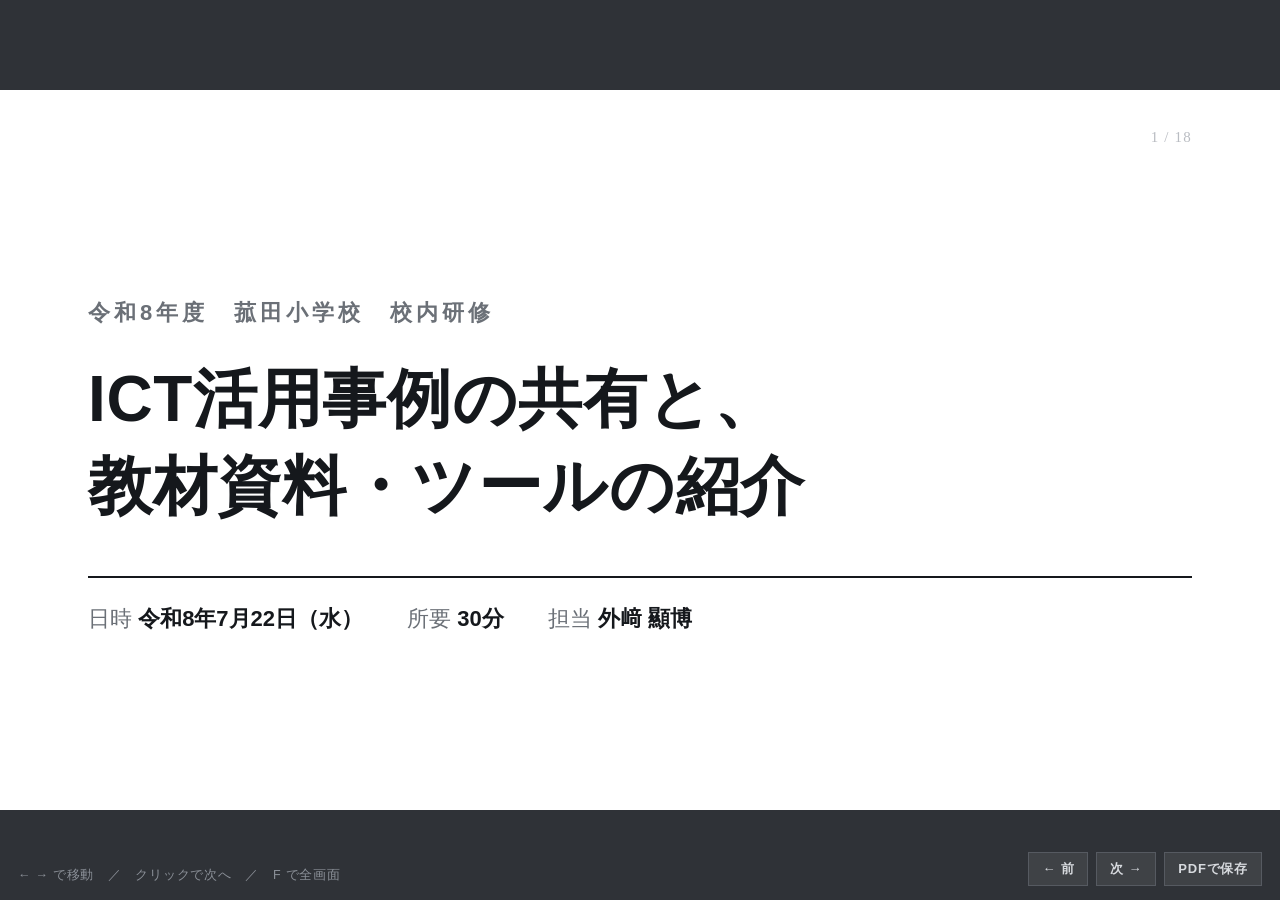
==== slides/index.html @ 83099ce2 "投影用スライド（16:9・全18枚）を追加 - トーンはSchool Stockに合わせる（紙・墨・藍の3色／黒帯のタグ／Georgiaの番号／1px罫） - 設計は本人の研修「教師のスライドづくり」" ====
<!doctype html>
<html lang="ja">
<head>
<meta charset="utf-8">
<meta name="viewport" content="width=device-width, initial-scale=1">
<title>投影用スライド｜菰田小学校 校内研修（ICT活用）令和8年7月22日</title>
<style>
/* ===== School Stock トーン =====
   色は3つ：紙(#fff)・墨(#15181c)・藍(#2b5fd9)。
   設計ルールは外﨑の研修「教師のスライドづくり」の大原則5つに合わせている。
   1枚に1つ／大きく少なく／そろえる／色は3つ／飾らない勇気。 */
:root{
  --ink:#15181c; --black:#0e0f11; --paper:#fff; --wash:#f6f6f4;
  --line:#e6e6e3; --sub:#6b7077; --accent:#2b5fd9;
  --font:"Hiragino Sans","Hiragino Kaku Gothic ProN","Noto Sans JP","Yu Gothic Medium",sans-serif;
  --serif:Georgia,"Times New Roman",serif;
}
*{margin:0;padding:0;box-sizing:border-box}
html,body{height:100%}
body{font-family:var(--font); background:#2f3237; color:var(--ink); overflow:hidden; -webkit-font-smoothing:antialiased}

.stage{position:fixed; inset:0; display:grid; place-items:center}
.deck{width:1280px; height:720px; background:var(--paper); position:relative; overflow:hidden; transform-origin:center center}

.slide{position:absolute; inset:0; padding:104px 88px 72px; display:none; flex-direction:column; background:var(--paper)}
.slide.on{display:flex}

/* ---- 現在地（左上・全スライド共通） ---- */
.hud{position:absolute; top:34px; left:88px; right:88px; display:flex; align-items:center; gap:18px}
.hud .dots{display:flex; gap:6px}
.hud .dots i{width:26px; height:26px; display:grid; place-items:center; font-family:var(--serif); font-size:14px; font-weight:700;
  border:1px solid var(--line); color:#b9bcc2; font-style:normal; background:var(--paper)}
.hud .dots i.done{border-color:var(--line); color:#c9ccd1}
.hud .dots i.cur{background:var(--black); border-color:var(--black); color:#fff}
.hud .now{font-size:19px; font-weight:700; letter-spacing:.04em; color:var(--ink)}
.hud .min{font-size:16px; color:var(--sub); letter-spacing:.06em}
.hud .pg{margin-left:auto; font-family:var(--serif); font-size:15px; color:#b9bcc2; letter-spacing:.08em}
.slide[data-step="0"] .hud .dots,
.slide[data-step="0"] .hud .now,
.slide[data-step="0"] .hud .min{visibility:hidden}

/* ---- 見出し・本文 ---- */
.eye{display:inline-block; font-size:16px; font-weight:700; letter-spacing:.2em; color:#fff; background:var(--black); padding:6px 16px; margin-bottom:26px; align-self:flex-start}
h1{font-size:60px; font-weight:700; line-height:1.36; letter-spacing:.01em}
h2{font-size:46px; font-weight:700; line-height:1.4; letter-spacing:.01em}
.big{font-size:66px; font-weight:700; line-height:1.42; letter-spacing:.01em}
.huge{font-size:74px; font-weight:700; line-height:1.36; letter-spacing:.01em}
.accent{color:var(--accent)}
.lead{font-size:30px; line-height:1.7; color:var(--ink); margin-top:26px; max-width:31em}
.mid{display:flex; flex-direction:column; justify-content:center; flex:1}

.slide > .three, .slide > .four{flex:1; align-content:center}
.slide > ul.pts{flex:1; display:flex; flex-direction:column; justify-content:center}

/* 用語の補足（小さく） */
.note{margin-top:auto; padding-top:20px; border-top:1px solid var(--line); font-size:19px; line-height:1.75; color:var(--sub)}
.note b{color:var(--ink); font-weight:700}
.note span{display:block}

/* ---- 表紙 ---- */
.cover{justify-content:center}
.cover .kick{font-size:22px; font-weight:700; letter-spacing:.18em; color:var(--sub); margin-bottom:28px}
.cover h1{font-size:64px}
.cover .meta{margin-top:46px; padding-top:26px; border-top:2px solid var(--ink); display:flex; gap:44px; font-size:22px; color:var(--sub)}
.cover .meta b{color:var(--ink); font-weight:700}

/* ---- 3つ並び ---- */
.three{display:grid; grid-template-columns:repeat(3,1fr); gap:22px; margin-top:38px}
.three .c{border:1px solid var(--ink); padding:26px 26px 28px; display:flex; flex-direction:column}
.three .c .n{font-family:var(--serif); font-size:30px; font-weight:700; color:var(--accent); line-height:1; margin-bottom:12px}
.three .c b{font-size:29px; font-weight:700; line-height:1.4; margin-bottom:10px}
.three .c span{font-size:20px; line-height:1.7; color:var(--sub)}

/* ---- 4区分 ---- */
.four{display:grid; grid-template-columns:repeat(4,1fr); gap:16px; margin-top:34px}
.four .c{border:1px solid var(--ink); padding:22px 20px 24px; display:flex; flex-direction:column}
.four .c .k{font-size:16px; font-weight:700; letter-spacing:.1em; color:var(--sub); margin-bottom:8px}
.four .c b{font-size:34px; font-weight:700; line-height:1.3; margin-bottom:12px}
.four .c span{font-size:19px; line-height:1.65; color:var(--sub)}

/* ---- 流れ5コマ ---- */
.flow{display:grid; grid-template-columns:repeat(5,1fr); gap:14px; margin-top:34px}
.flow .s{border:1px solid var(--ink); border-top:5px solid var(--ink); padding:20px 18px 22px}
.flow .s.hi{border-top-color:var(--accent)}
.flow .s .t{font-family:var(--serif); font-size:16px; color:var(--sub); letter-spacing:.06em}
.flow .s .n{font-family:var(--serif); font-size:34px; font-weight:700; line-height:1; margin:6px 0 10px}
.flow .s b{display:block; font-size:23px; font-weight:700; line-height:1.4}

/* ---- 指示スライド（作業） ---- */
.task{border:3px solid var(--black); padding:44px 48px; margin-top:8px}
.task .lab{display:inline-block; font-size:18px; font-weight:700; letter-spacing:.16em; color:#fff; background:var(--black); padding:6px 18px; margin-bottom:24px}
.task ol{list-style:none; counter-reset:t}
.task ol li{counter-increment:t; position:relative; padding:12px 0 12px 62px; font-size:34px; font-weight:700; line-height:1.5}
.task ol li::before{content:counter(t); position:absolute; left:0; top:14px; width:40px; height:40px; border:2px solid var(--accent);
  color:var(--accent); font-family:var(--serif); font-size:21px; display:grid; place-items:center}
.task .time{float:right; font-size:34px; font-weight:700; color:var(--accent); letter-spacing:.04em}

/* ---- 箇条 ---- */
ul.pts{list-style:none; margin-top:30px}
ul.pts li{position:relative; padding:13px 0 13px 40px; font-size:29px; line-height:1.55; border-bottom:1px solid var(--line)}
ul.pts li::before{content:""; position:absolute; left:2px; top:26px; width:16px; height:2px; background:var(--accent)}
ul.pts li small{display:block; font-size:19px; color:var(--sub); line-height:1.6; margin-top:4px}

/* ---- QRスライド ---- */
.qrs{display:grid; grid-template-columns:300px 1fr; gap:56px; align-items:center; flex:1}
.qrs .q{border:1px solid var(--ink); padding:16px; background:#fff}
.qrs .q img{display:block; width:100%; height:auto}
.qrs .q .cap{font-size:17px; color:var(--sub); text-align:center; margin-top:10px; letter-spacing:.04em}
.url{font-family:var(--serif); font-size:26px; color:var(--ink); background:var(--wash); display:inline-block; padding:10px 20px; margin-top:22px; letter-spacing:.02em}

/* ---- 図（軸） ---- */
.fig{margin-top:26px; flex:1; display:flex; align-items:center}
.fig svg{width:100%; height:auto; display:block}

/* ---- 締め ---- */
.end{justify-content:center; text-align:center; align-items:center}
.end .eye{align-self:center}
.end .huge{margin-top:8px}
.end .huge{max-width:16em}

/* ---- ナビ ---- */
.ctrl{position:fixed; bottom:14px; right:18px; display:flex; gap:8px; z-index:10}
.ctrl button{font-family:var(--font); font-size:13px; font-weight:700; color:#d7dade; background:rgba(255,255,255,.08);
  border:1px solid #565a61; padding:7px 13px; cursor:pointer; letter-spacing:.06em}
.ctrl button:hover{background:rgba(255,255,255,.18); color:#fff}
.help{position:fixed; bottom:16px; left:18px; font-size:12.5px; color:#8b9098; letter-spacing:.06em; z-index:10}

/* ---- 印刷（PDFで持っておく用） ---- */
@page{ size:338.7mm 190.5mm; margin:0 }
@media print{
  body{background:#fff; overflow:visible}
  .stage{position:static; display:block}
  .deck{width:1280px; height:auto; transform:none !important}
  .slide{display:flex !important; position:relative; width:1280px; height:720px; page-break-after:always; break-after:page}
  .ctrl,.help{display:none}
}
</style>
</head>
<body>

<div class="stage">
<div class="deck" id="deck">

<!-- 1 表紙 -->
<section class="slide cover on" data-step="0">
  <div class="kick">令和8年度　菰田小学校　校内研修</div>
  <h1>ICT活用事例の共有と、<br>教材資料・ツールの紹介</h1>
  <div class="meta">
    <span>日時 <b>令和8年7月22日（水）</b></span>
    <span>所要 <b>30分</b></span>
    <span>担当 <b>外﨑 顯博</b></span>
  </div>
</section>

<!-- 2 趣旨① -->
<section class="slide" data-step="1">
  <div class="mid">
    <div class="big">各ツールの基本的な操作は、<br>先生方も子どもたちも、<br><span class="accent">ある程度身についてきた。</span></div>
  </div>
</section>

<!-- 3 趣旨② -->
<section class="slide" data-step="1">
  <h2>だからこそ、今日は3つ。</h2>
  <div class="three">
    <div class="c"><div class="n">1</div><b>持ち寄る</b><span>校内でもう起きている活用を、全体で共有します。</span></div>
    <div class="c"><div class="n">2</div><b>報告する</b><span>「書く活動」での実践を2つ、実物とあわせてお見せします。</span></div>
    <div class="c"><div class="n">3</div><b>持ち帰る</b><span>そのまま使える教材資料と、校務のツールをお渡しします。</span></div>
  </div>
  <div class="note"><span>新しい操作の説明はしません。今日おぼえて帰ることは、ひとつもありません。</span></div>
</section>

<!-- 4 流れ -->
<section class="slide" data-step="1">
  <h2>本日の流れ</h2>
  <div class="flow">
    <div class="s hi"><div class="t">0–3分</div><div class="n">1</div><b>趣旨の確認</b></div>
    <div class="s"><div class="t">3–11分</div><div class="n">2</div><b>活用事例の共有</b></div>
    <div class="s"><div class="t">11–20分</div><div class="n">3</div><b>実践報告</b></div>
    <div class="s"><div class="t">20–25分</div><div class="n">4</div><b>教材資料</b></div>
    <div class="s"><div class="t">25–30分</div><div class="n">5</div><b>ツール</b></div>
  </div>
  <div class="task" style="margin-top:34px; padding:30px 40px">
    <span style="font-size:20px; font-weight:700; letter-spacing:.14em; color:var(--sub)">本日の到達点</span>
    <div style="font-size:40px; font-weight:700; margin-top:10px; line-height:1.45">「2学期にひとつ、やってみること」が<br>決まった状態で終える。</div>
  </div>
</section>

<!-- 5 4区分 -->
<section class="slide" data-step="2">
  <h2>活用の場面を、4つに分けました。</h2>
  <div class="four">
    <div class="c"><div class="k">① 提示</div><b>見せる</b><span>教員が映して、子どもが見る。</span></div>
    <div class="c"><div class="k">② 把握</div><b>集める</b><span>子どもの考えを、まとめて手元に。</span></div>
    <div class="c"><div class="k">③ 表現</div><b>つくる</b><span>子どもが書く・撮る・まとめる。</span></div>
    <div class="c"><div class="k">④ 共有</div><b>つなぐ</b><span>配る・集める・一緒に書く。</span></div>
  </div>
  <div class="note">
    <span><b>Google Forms</b>＝アンケートや小テストを作って、答えを自動で集める道具です。</span>
    <span><b>Google Classroom</b>＝課題を配ったり、集めたりする場所です。</span>
  </div>
</section>

<!-- 6 軸図 -->
<section class="slide" data-step="2">
  <h2>大事なのは、端末が誰の手にあるか。</h2>
  <div class="fig">
    <svg viewBox="0 0 1100 366" role="img" aria-label="4つの活用場面を、教員が使う側から児童が使う側までの線の上に並べた図">
      <line x1="60" y1="200" x2="1040" y2="200" stroke="#15181c" stroke-width="3"/>
      <path d="M 1040 200 L 1024 192 L 1024 208 Z" fill="#15181c"/>
      <path d="M 60 200 L 76 192 L 76 208 Z" fill="#15181c"/>
      <text x="60" y="248" font-size="24" fill="#6b7077">教員が使う</text>
      <text x="1040" y="248" font-size="24" fill="#6b7077" text-anchor="end">子どもが使う</text>
      <g>
        <circle cx="200" cy="200" r="12" fill="#15181c"/>
        <text x="200" y="160" font-size="36" font-weight="bold" fill="#15181c" text-anchor="middle">見せる</text>
        <text x="200" y="118" font-size="20" fill="#6b7077" text-anchor="middle">① 提示</text>
        <circle cx="470" cy="200" r="12" fill="#15181c"/>
        <text x="470" y="160" font-size="36" font-weight="bold" fill="#15181c" text-anchor="middle">集める</text>
        <text x="470" y="118" font-size="20" fill="#6b7077" text-anchor="middle">② 把握</text>
        <circle cx="740" cy="200" r="12" fill="#2b5fd9"/>
        <text x="740" y="160" font-size="36" font-weight="bold" fill="#15181c" text-anchor="middle">つなぐ</text>
        <text x="740" y="118" font-size="20" fill="#6b7077" text-anchor="middle">④ 共有</text>
        <circle cx="950" cy="200" r="12" fill="#2b5fd9"/>
        <text x="950" y="160" font-size="36" font-weight="bold" fill="#15181c" text-anchor="middle">つくる</text>
        <text x="950" y="118" font-size="20" fill="#6b7077" text-anchor="middle">③ 表現</text>
      </g>
      <rect x="60" y="282" width="980" height="84" fill="#f6f6f4"/>
      <text x="88" y="316" font-size="24" fill="#15181c">右へ進むほど、教員の準備は軽くなり、子どもの活動は増えます。</text>
      <text x="88" y="350" font-size="24" fill="#6b7077">左が不十分、という意味ではありません。</text>
    </svg>
  </div>
</section>

<!-- 7 ペア -->
<section class="slide" data-step="2">
  <div class="mid">
    <div class="task">
      <span class="time">3分</span>
      <span class="lab">近くの席の方と</span>
      <ol>
        <li>この1学期で、いちばん多く使ったのはどれでしたか。</li>
        <li>そのとき、具体的に何をしましたか。（学年・教科・場面）</li>
      </ol>
    </div>
  </div>
  <div class="note"><span>うまくいかなかった話も、同じくらい聞きたいです。</span></div>
</section>

<!-- 8 全体共有 -->
<section class="slide" data-step="2">
  <div class="mid">
    <div class="task">
      <span class="time">4分</span>
      <span class="lab">全体で共有</span>
      <ol>
        <li>お話しいただくのは、4つだけ。<br><span style="font-size:26px; font-weight:400; color:var(--sub)">学年 ／ 教科 ／ 活用の区分 ／ やったこと</span></li>
        <li>おひとり30秒で結構です。まとめなくて大丈夫です。</li>
      </ol>
    </div>
  </div>
</section>

<!-- 9 確認の問い -->
<section class="slide" data-step="2">
  <div class="mid">
    <span class="eye">確認の問い</span>
    <div class="huge">その活用で、<br><span class="accent">子どもの何が変わりましたか。</span></div>
  </div>
  <div class="note"><span>ここに答えられる活用は、来年も残ると思っています。「試したけれど、ここで止まった」も同じだけ値打ちがあります。</span></div>
</section>

<!-- 10 実践① -->
<section class="slide" data-step="3">
  <span class="eye">実践報告 ①　授業・書く活動</span>
  <div class="mid">
    <div class="big">Canvaを使った<br>新聞づくり</div>
    <div class="lead">用意したのは4つ。操作の下ごしらえ、テンプレート、写真、提出のしかたです。</div>
  </div>
  <div class="note">
    <span><b>Canva</b>＝新聞やポスターの型紙を選んで、文字と写真を差しかえるだけで作れる道具です。</span>
    <span><b>テンプレート</b>＝あらかじめ形が決まっている型紙のこと。<b>共有ドライブ</b>＝先生どうしで同じファイルを置ける場所。</span>
  </div>
</section>

<!-- 11 ▲ -->
<section class="slide" data-step="3">
  <span class="eye">やってみて、うまくいかなかったところ</span>
  <div class="mid">
    <div class="big">時間がかかりすぎる子が、<br>たくさん出ました。</div>
    <div class="lead">構成を1対1で一緒に考えてみましたが、いまひとつでした。個別の支援が必要だと、改めて感じています。</div>
  </div>
  <div class="note"><span>紙で作ったほうが早かったのか。でも、どちらにしても時間はかかる。いまも悩んでいます。同じところで止まった方は、ぜひ聞かせてください。</span></div>
</section>

<!-- 12 実践② -->
<section class="slide" data-step="3">
  <span class="eye">実践報告 ②　授業・4年 国語</span>
  <h2>生成AIを使った、書く活動の支援</h2>
  <div class="fig">
    <svg viewBox="0 0 1100 250" role="img" aria-label="書く活動を4つの段階に分け、各段階でたずね方を用意していることを示した図">
      <text x="550" y="34" font-size="24" fill="#6b7077" text-anchor="middle">たずね方は、あらかじめこちらで用意しておく</text>
      <g>
        <rect x="60" y="62" width="230" height="96" fill="#fff" stroke="#2b5fd9" stroke-width="3"/>
        <text x="175" y="104" font-size="30" fill="#2b5fd9" text-anchor="middle" font-weight="bold">①</text>
        <text x="175" y="140" font-size="26" fill="#15181c" text-anchor="middle">えらぶ</text>
        <rect x="315" y="62" width="230" height="96" fill="#fff" stroke="#2b5fd9" stroke-width="3"/>
        <text x="430" y="104" font-size="30" fill="#2b5fd9" text-anchor="middle" font-weight="bold">②</text>
        <text x="430" y="140" font-size="26" fill="#15181c" text-anchor="middle">しらべる</text>
        <rect x="570" y="62" width="230" height="96" fill="#fff" stroke="#2b5fd9" stroke-width="3"/>
        <text x="685" y="104" font-size="30" fill="#2b5fd9" text-anchor="middle" font-weight="bold">③</text>
        <text x="685" y="140" font-size="26" fill="#15181c" text-anchor="middle">組み立てる</text>
        <rect x="825" y="62" width="215" height="96" fill="#fff" stroke="#2b5fd9" stroke-width="3"/>
        <text x="932" y="104" font-size="30" fill="#2b5fd9" text-anchor="middle" font-weight="bold">④</text>
        <text x="932" y="140" font-size="26" fill="#15181c" text-anchor="middle">直す</text>
      </g>
      <g stroke="#b9bcc2" stroke-width="3">
        <line x1="293" y1="110" x2="312" y2="110"/><line x1="548" y1="110" x2="567" y2="110"/><line x1="803" y1="110" x2="822" y2="110"/>
      </g>
      <rect x="60" y="188" width="980" height="52" fill="#f6f6f4"/>
      <text x="550" y="222" font-size="26" font-weight="bold" fill="#15181c" text-anchor="middle">そのまま写さない ／ 出典を書く　を、手順の中に入れておく</text>
    </svg>
  </div>
  <div class="note">
    <span><b>生成AI</b>＝文章や案を作ってくれるAIのこと。GeminiやChatGPTなど。</span>
    <span>子どもには自由に打たせず、<b>用意した文をコピーして貼る</b>ところから始めさせています。</span>
  </div>
</section>

<!-- 13 教材資料 -->
<section class="slide" data-step="4">
  <h2>そのまま印刷して使える教材資料。</h2>
  <p style="font-size:24px; line-height:1.7; color:var(--sub); margin-top:14px">登録もログインもいりません。全部で1,300枚以上、解答つきです。</p>
  <ul class="pts">
    <li>教科のプリント　<small>国語259枚（読解・言葉・作文・聞き取り）／算数88単元／理科・社会・体育</small></li>
    <li>支援の資料　<small>通常の学級で使える支援カード 全35枚</small></li>
    <li>授業と校務の道具　<small>PDF道具箱・社会科ことば辞典378語・ノート用紙・イラスト素材</small></li>
    <li>実践アイデア集と、教材研究ノート　<small>指導案とワークシートまで付けています</small></li>
  </ul>
</section>

<!-- 14 教材資料QR -->
<section class="slide" data-step="4">
  <h2>スマホでどうぞ。</h2>
  <div class="qrs">
    <div class="q"><img src="../qr/qr_schoolstock.png" alt="教材資料サイトのQRコード"><div class="cap">教材資料サイト</div></div>
    <div>
      <div class="big" style="font-size:44px">2学期の最初の単元で使う<br>1枚を決めるところから。</div>
      <div class="url">a-tozak.github.io/School_Stock/</div>
    </div>
  </div>
  <div class="note"><span>一度に全部見ようとすると疲れます。算数のレベル別演習は、単元ごとに基礎から思考力まで5段階に刷り分けられます。</span></div>
</section>

<!-- 15 ツール できること -->
<section class="slide" data-step="5">
  <span class="eye">先生のPDF道具箱</span>
  <h2>PDFを、その場で直せます。</h2>
  <ul class="pts">
    <li>何枚かのPDFを1つにまとめる　<small>順番の入れ替えも、いらないページの削除もできます</small></li>
    <li>元の文字を打ち替える　<small>そのPCに入っているフォントが選べるので、本文と字体をそろえられます</small></li>
    <li>ページ番号を振る／2面付けにする　<small>2面付け＝1枚の紙に2ページ分を並べて印刷すること。冊子づくり用です</small></li>
  </ul>
</section>

<!-- 16 ツール 安心 -->
<section class="slide" data-step="5">
  <h2>安心して使える理由は、3つです。</h2>
  <div class="three">
    <div class="c"><div class="n">1</div><b>通信しません</b><span>処理はすべて、そのPCの中だけで終わります。ファイルはどこにも送られません。</span></div>
    <div class="c"><div class="n">2</div><b>入れなくていい</b><span>ファイルを1つ落として、ダブルクリックするだけ。管理者権限もいりません。</span></div>
    <div class="c"><div class="n">3</div><b>無料です</b><span>同僚や他校の先生に、そのままお渡しいただいてかまいません。</span></div>
  </div>
  <div class="note"><span><b>HTMLファイル</b>＝ブラウザ（EdgeやChrome）で開くファイルのこと。今回はこれ1つだけで動きます。</span></div>
</section>

<!-- 17 ツールQR -->
<section class="slide" data-step="5">
  <h2>使い方は3つの手順だけ。</h2>
  <div class="qrs">
    <div class="q"><img src="../qr/qr_pdftoolbox.png" alt="先生のPDF道具箱のQRコード"><div class="cap">先生のPDF道具箱</div></div>
    <div>
      <ul class="pts" style="margin-top:0">
        <li>落とす　<small>ボタンから pdf-toolbox.html を保存（保存先はダウンロードフォルダ）</small></li>
        <li>開く　<small>ダブルクリック。開かないときは右クリックからEdgeかChromeで</small></li>
        <li>入れる　<small>PDFをドラッグ。直すページはダブルクリックで編集画面へ</small></li>
      </ul>
    </div>
  </div>
</section>

<!-- 18 締め -->
<section class="slide end" data-step="0">
  <span class="eye">おわりに</span>
  <div class="huge">2学期にひとつ、<br>やってみることを<br><span class="accent">決めて帰りましょう。</span></div>
  <div style="margin-top:44px; display:flex; align-items:center; gap:34px">
    <div class="q" style="border:1px solid var(--ink); padding:12px; width:170px"><img src="../qr/komoda_qr.png" alt="本日の資料ページのQRコード" style="display:block; width:100%"></div>
    <div style="text-align:left">
      <div style="font-size:26px; font-weight:700">本日の資料は、ここに残します。</div>
      <div class="url" style="margin-top:12px">a-tozak.github.io/komoda</div>
    </div>
  </div>
</section>

</div><!-- /deck -->
</div><!-- /stage -->

<div class="ctrl">
  <button id="prev">← 前</button>
  <button id="next">次 →</button>
  <button id="print">PDFで保存</button>
</div>
<div class="help">← → で移動　／　クリックで次へ　／　F で全画面</div>

<script>
const STEPS = [
  null,
  {name:'趣旨の確認',      min:'0–3分'},
  {name:'活用事例の共有',  min:'3–11分'},
  {name:'実践報告',        min:'11–20分'},
  {name:'教材資料の紹介',  min:'20–25分'},
  {name:'ツールの紹介',    min:'25–30分'}
];

const slides = [...document.querySelectorAll('.slide')];

// 各スライドに「現在地」を差し込む（印刷でも全ページに出るようにHTML側へ入れる）
slides.forEach((sl, i) => {
  const step = parseInt(sl.dataset.step, 10);
  const hud = document.createElement('div');
  hud.className = 'hud';
  const dots = STEPS.map((s, n) => {
    if (n === 0) return '';
    const cls = n === step ? 'cur' : (step > n ? 'done' : '');
    return `<i class="${cls}">${n}</i>`;
  }).join('');
  const info = step > 0
    ? `<div class="now">${STEPS[step].name}</div><div class="min">${STEPS[step].min}</div>`
    : `<div class="now"></div><div class="min"></div>`;
  hud.innerHTML = `<div class="dots">${dots}</div>${info}<div class="pg">${i+1} / ${slides.length}</div>`;
  sl.prepend(hud);
});

let cur = 0;
const show = n => {
  cur = Math.max(0, Math.min(slides.length - 1, n));
  slides.forEach((s, i) => s.classList.toggle('on', i === cur));
};
const fit = () => {
  const s = Math.min(window.innerWidth / 1280, window.innerHeight / 720);
  document.getElementById('deck').style.transform = `scale(${s})`;
};
window.addEventListener('resize', fit); fit();

document.getElementById('next').onclick = e => { e.stopPropagation(); show(cur + 1); };
document.getElementById('prev').onclick = e => { e.stopPropagation(); show(cur - 1); };
document.getElementById('print').onclick = e => { e.stopPropagation(); window.print(); };
document.addEventListener('click', () => show(cur + 1));
document.addEventListener('keydown', e => {
  if (e.key === 'ArrowRight' || e.key === ' ' || e.key === 'PageDown') { e.preventDefault(); show(cur + 1); }
  if (e.key === 'ArrowLeft' || e.key === 'PageUp') { e.preventDefault(); show(cur - 1); }
  if (e.key === 'Home') show(0);
  if (e.key === 'End') show(slides.length - 1);
  if (e.key === 'f' || e.key === 'F') {
    document.fullscreenElement ? document.exitFullscreen() : document.documentElement.requestFullscreen();
  }
});
// URLに #7 のように書くとそのページから開ける（確認用）
const h = parseInt(location.hash.replace('#',''), 10);
if (!isNaN(h)) show(h - 1);
</script>
</body>
</html>
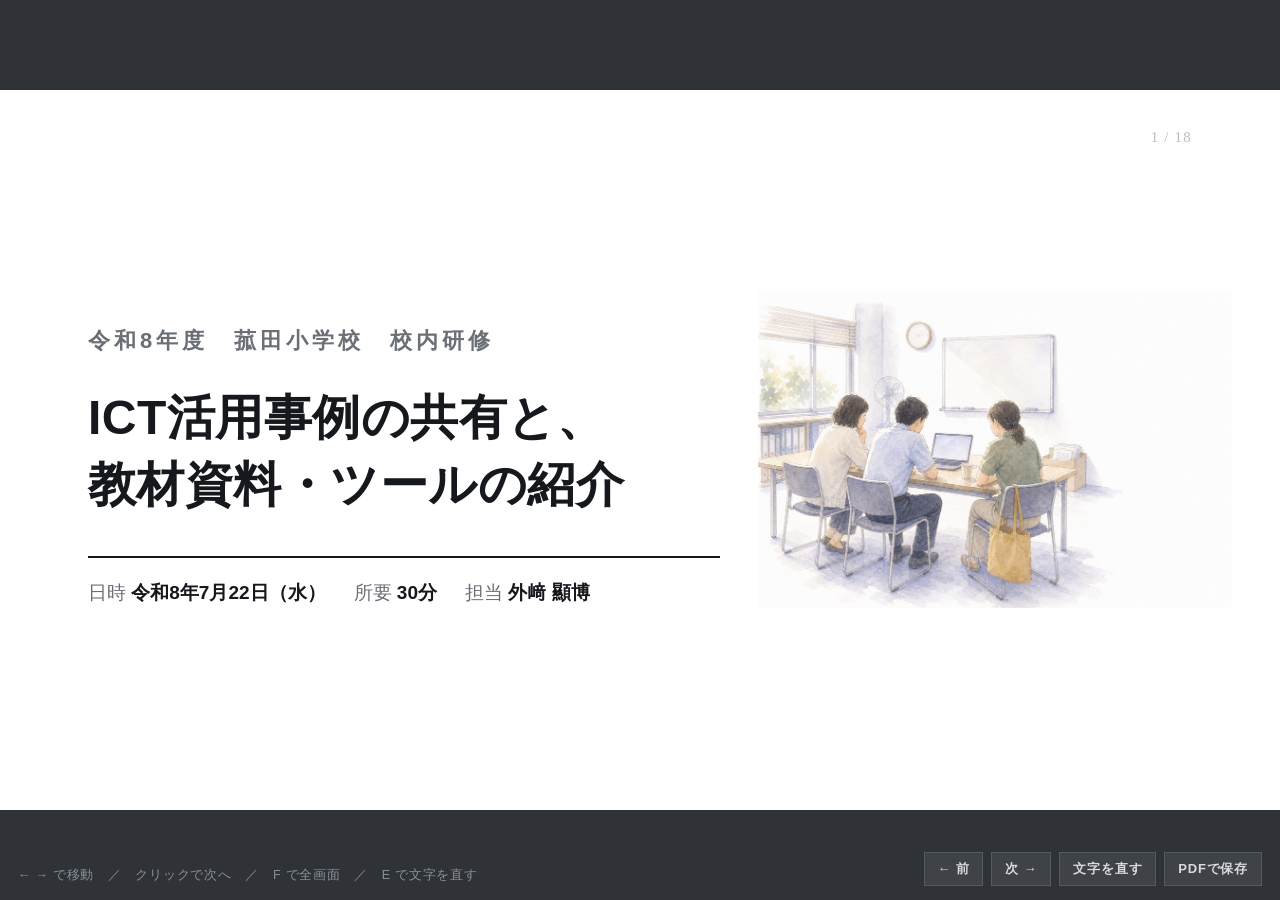
==== commit 7d5ad198: "スライドに「文字を直す」編集機能と、六人衆の水彩挿絵4枚を追加 編集機能（文字だけを打ち替えられる。フォント・配置・色は触らない） - 「文字を直す」ボタン／Eキーで編集モード。134か所を直接打ち替" ====
--- a/slides/index.html
+++ b/slides/index.html
@@ -125,6 +125,40 @@
 .ctrl button:hover{background:rgba(255,255,255,.18); color:#fff}
 .help{position:fixed; bottom:16px; left:18px; font-size:12.5px; color:#8b9098; letter-spacing:.06em; z-index:10}
 
+/* ---- 挿絵（右に置く。文字要素は増やさないので編集の番号はずれない） ---- */
+.slide.haspic{padding-right:520px}
+.slide.cover.haspic{padding-right:560px}
+.slide .ill{position:absolute; right:56px; top:50%; transform:translateY(-50%); width:436px}
+.slide.cover .ill{width:474px; right:48px}
+.slide .ill img{display:block; width:100%; height:auto}
+/* 挿絵で本文の幅が狭くなるぶん、大きい文字は落として折り返しの孤立を防ぐ */
+.slide.haspic .big{font-size:48px; line-height:1.44}
+.slide.haspic .huge{font-size:56px}
+.slide.haspic .lead{font-size:28px}
+.slide.cover.haspic h1{font-size:48px; line-height:1.4}
+.slide.cover.haspic .meta{font-size:19px; gap:10px 28px; margin-top:38px; padding-top:22px}
+.slide.cover.haspic .meta span{white-space:nowrap}
+
+/* ---- 編集モード ---- */
+.editbar{position:fixed; top:0; left:0; right:0; z-index:60; background:#15181c; color:#fff;
+  display:none; align-items:center; gap:14px; padding:10px 18px; font-size:13.5px; letter-spacing:.04em}
+body.editing .editbar{display:flex}
+.editbar .st{font-weight:700; letter-spacing:.14em; background:#2b5fd9; padding:5px 12px}
+.editbar .hint{color:#b9bcc2}
+.editbar .sp{margin-left:auto; display:flex; gap:8px}
+.editbar button{font-family:var(--font); font-size:13px; font-weight:700; color:#15181c; background:#fff;
+  border:none; padding:8px 15px; cursor:pointer; letter-spacing:.04em}
+.editbar button:hover{background:#dfe3e9}
+.editbar button.ghost{background:none; color:#d7dade; border:1px solid #565a61}
+.editbar button.ghost:hover{background:rgba(255,255,255,.14); color:#fff}
+body.editing .stage{top:44px}
+body.editing [contenteditable]{outline:1px dashed #b9c6e4; outline-offset:3px; border-radius:2px}
+body.editing [contenteditable]:hover{background:#eef2fd}
+body.editing [contenteditable]:focus{outline:2px solid var(--accent); background:#fff}
+.saved{position:fixed; bottom:18px; left:50%; transform:translateX(-50%); z-index:70;
+  background:#15181c; color:#fff; font-size:13.5px; padding:11px 22px; opacity:0; transition:opacity .2s; pointer-events:none}
+.saved.on{opacity:1}
+
 /* ---- 印刷（PDFで持っておく用） ---- */
 @page{ size:338.7mm 190.5mm; margin:0 }
 @media print{
@@ -142,7 +176,7 @@
 <div class="deck" id="deck">
 
 <!-- 1 表紙 -->
-<section class="slide cover on" data-step="0">
+<section class="slide cover haspic on" data-step="0">
   <div class="kick">令和8年度　菰田小学校　校内研修</div>
   <h1>ICT活用事例の共有と、<br>教材資料・ツールの紹介</h1>
   <div class="meta">
@@ -150,13 +184,15 @@
     <span>所要 <b>30分</b></span>
     <span>担当 <b>外﨑 顯博</b></span>
   </div>
+  <div class="ill"><img src="img/hero.jpg" alt="職員室で先生たちが一台のノートパソコンを囲んでいる水彩の挿絵"></div>
 </section>
 
 <!-- 2 趣旨① -->
-<section class="slide" data-step="1">
+<section class="slide haspic" data-step="1">
   <div class="mid">
     <div class="big">各ツールの基本的な操作は、<br>先生方も子どもたちも、<br><span class="accent">ある程度身についてきた。</span></div>
   </div>
+  <div class="ill"><img src="img/owari.jpg" alt="朝の光が入る、誰もいない教室の水彩の挿絵"></div>
 </section>
 
 <!-- 3 趣旨② -->
@@ -182,7 +218,7 @@
   </div>
   <div class="task" style="margin-top:34px; padding:30px 40px">
     <span style="font-size:20px; font-weight:700; letter-spacing:.14em; color:var(--sub)">本日の到達点</span>
-    <div style="font-size:40px; font-weight:700; margin-top:10px; line-height:1.45">「2学期にひとつ、やってみること」が<br>決まった状態で終える。</div>
+    <div class="goal" style="font-size:40px; font-weight:700; margin-top:10px; line-height:1.45">「2学期にひとつ、やってみること」が<br>決まった状態で終える。</div>
   </div>
 </section>
 
@@ -271,7 +307,7 @@
 </section>
 
 <!-- 10 実践① -->
-<section class="slide" data-step="3">
+<section class="slide haspic" data-step="3">
   <span class="eye">実践報告 ①　授業・書く活動</span>
   <div class="mid">
     <div class="big">Canvaを使った<br>新聞づくり</div>
@@ -281,6 +317,7 @@
     <span><b>Canva</b>＝新聞やポスターの型紙を選んで、文字と写真を差しかえるだけで作れる道具です。</span>
     <span><b>テンプレート</b>＝あらかじめ形が決まっている型紙のこと。<b>共有ドライブ</b>＝先生どうしで同じファイルを置ける場所。</span>
   </div>
+  <div class="ill"><img src="img/kaku.jpg" alt="机でノートに書く子どもと、となりに開いたノートパソコンの水彩の挿絵"></div>
 </section>
 
 <!-- 11 ▲ -->
@@ -353,7 +390,7 @@
 </section>
 
 <!-- 15 ツール できること -->
-<section class="slide" data-step="5">
+<section class="slide haspic" data-step="5">
   <span class="eye">先生のPDF道具箱</span>
   <h2>PDFを、その場で直せます。</h2>
   <ul class="pts">
@@ -361,6 +398,7 @@
     <li>元の文字を打ち替える　<small>そのPCに入っているフォントが選べるので、本文と字体をそろえられます</small></li>
     <li>ページ番号を振る／2面付けにする　<small>2面付け＝1枚の紙に2ページ分を並べて印刷すること。冊子づくり用です</small></li>
   </ul>
+  <div class="ill"><img src="img/prints.jpg" alt="刷り上がったプリントの束と赤ペン、ホチキスが机に置かれた水彩の挿絵"></div>
 </section>
 
 <!-- 16 ツール 安心 -->
@@ -396,7 +434,7 @@
   <div style="margin-top:44px; display:flex; align-items:center; gap:34px">
     <div class="q" style="border:1px solid var(--ink); padding:12px; width:170px"><img src="../qr/komoda_qr.png" alt="本日の資料ページのQRコード" style="display:block; width:100%"></div>
     <div style="text-align:left">
-      <div style="font-size:26px; font-weight:700">本日の資料は、ここに残します。</div>
+      <div class="endnote" style="font-size:26px; font-weight:700">本日の資料は、ここに残します。</div>
       <div class="url" style="margin-top:12px">a-tozak.github.io/komoda</div>
     </div>
   </div>
@@ -404,13 +442,25 @@
 
 </div><!-- /deck -->
 </div><!-- /stage -->
+
+<div class="editbar">
+  <span class="st">編集モード</span>
+  <span class="hint">直したい文字をクリックして、そのまま打ち替えてください。書き替えは自動で残ります（このパソコンの中だけ）。</span>
+  <span class="sp">
+    <button id="export">HTMLを書き出す</button>
+    <button class="ghost" id="reset">編集を取り消す</button>
+    <button class="ghost" id="editoff">編集を終える</button>
+  </span>
+</div>
 
 <div class="ctrl">
   <button id="prev">← 前</button>
   <button id="next">次 →</button>
+  <button id="edit">文字を直す</button>
   <button id="print">PDFで保存</button>
 </div>
-<div class="help">← → で移動　／　クリックで次へ　／　F で全画面</div>
+<div class="help">← → で移動　／　クリックで次へ　／　F で全画面　／　E で文字を直す</div>
+<div class="saved" id="toast"></div>
 
 <script>
 const STEPS = [
@@ -447,16 +497,124 @@
   slides.forEach((s, i) => s.classList.toggle('on', i === cur));
 };
 const fit = () => {
-  const s = Math.min(window.innerWidth / 1280, window.innerHeight / 720);
+  const bar = document.body.classList.contains('editing') ? 44 : 0;  // 編集バーのぶんを引く
+  const s = Math.min(window.innerWidth / 1280, (window.innerHeight - bar) / 720);
   document.getElementById('deck').style.transform = `scale(${s})`;
 };
 window.addEventListener('resize', fit); fit();
 
+/* ===================== 文字を直す（編集モード） =====================
+   ・「文字を直す」を押すと、文字をクリックしてそのまま打ち替えられる
+   ・打ち替えはこのパソコンの中（localStorage）に自動で残る。閉じても消えない
+   ・「HTMLを書き出す」で、打ち替え済みの index.html がダウンロードできる
+   ・フォント・配置・色は触らない。変わるのは文字だけ                        */
+const STORE = 'komoda-slides-text-v1';
+let editing = false;
+
+// 編集できる場所を決めて、通し番号（data-ed）を振る
+const editables = [];
+slides.forEach((sl, si) => {
+  const set = new Set();
+  // 子要素を含んでいても「ひとかたまり」で直したいもの
+  sl.querySelectorAll('h1, h2, .big, .huge, .lead, .eye, .url, .goal, .endnote, ul.pts li, .task ol li, .cover .meta span, .note span')
+    .forEach(el => set.add(el));
+  // それ以外は、中に要素を持たない文字だけの箱
+  sl.querySelectorAll('*').forEach(el => {
+    if (el.closest('.hud')) return;
+    if (el.children.length) return;
+    if (!el.textContent.trim()) return;
+    for (const p of set) { if (p !== el && p.contains(el)) return; }
+    set.add(el);
+  });
+  [...set].forEach((el, i) => {
+    el.dataset.ed = `s${si + 1}-${i + 1}`;
+    editables.push(el);
+  });
+});
+
+// 保存してあった書き替えを戻す
+const load = () => {
+  let data = {};
+  try { data = JSON.parse(localStorage.getItem(STORE) || '{}'); } catch (e) { data = {}; }
+  let n = 0;
+  editables.forEach(el => {
+    const v = data[el.dataset.ed];
+    if (typeof v === 'string' && v !== el.innerHTML) { el.innerHTML = v; n++; }
+  });
+  return n;
+};
+const save = () => {
+  const data = {};
+  editables.forEach(el => { data[el.dataset.ed] = el.innerHTML; });
+  localStorage.setItem(STORE, JSON.stringify(data));
+};
+const restored = load();
+
+const toast = document.getElementById('toast');
+let toastTimer = null;
+const say = msg => {
+  toast.textContent = msg;
+  toast.classList.add('on');
+  clearTimeout(toastTimer);
+  toastTimer = setTimeout(() => toast.classList.remove('on'), 1800);
+};
+
+const setEdit = on => {
+  editing = on;
+  document.body.classList.toggle('editing', on);
+  editables.forEach(el => {
+    if (on) el.setAttribute('contenteditable', 'true');
+    else el.removeAttribute('contenteditable');
+  });
+  fit();
+  if (on) say('文字をクリックすると打ち替えられます');
+};
+
+let saveTimer = null;
+document.getElementById('deck').addEventListener('input', () => {
+  if (!editing) return;
+  clearTimeout(saveTimer);
+  saveTimer = setTimeout(() => { save(); say('書き替えを保存しました'); }, 700);
+});
+
+// 打ち替え済みのHTMLを書き出す（そのまま index.html を差し替えれば公開版にも反映）
+const exportHtml = () => {
+  save();
+  const doc = document.documentElement.cloneNode(true);
+  doc.querySelectorAll('.hud').forEach(el => el.remove());               // 現在地はJSが毎回作る
+  doc.querySelectorAll('[contenteditable]').forEach(el => el.removeAttribute('contenteditable'));
+  doc.querySelectorAll('[data-ed]').forEach(el => el.removeAttribute('data-ed'));
+  doc.querySelectorAll('.slide').forEach((el, i) => el.classList.toggle('on', i === 0));
+  const dk = doc.querySelector('#deck'); if (dk) dk.removeAttribute('style');
+  const bd = doc.querySelector('body'); if (bd) bd.classList.remove('editing');
+  const ts = doc.querySelector('#toast'); if (ts) { ts.textContent = ''; ts.classList.remove('on'); }
+  const html = '<!doctype html>\n' + doc.outerHTML;
+  const a = document.createElement('a');
+  a.href = URL.createObjectURL(new Blob([html], { type: 'text/html' }));
+  a.download = 'index.html';
+  a.click();
+  URL.revokeObjectURL(a.href);
+  say('index.html を書き出しました');
+};
+
+document.getElementById('edit').onclick   = e => { e.stopPropagation(); setEdit(true); };
+document.getElementById('editoff').onclick= e => { e.stopPropagation(); setEdit(false); };
+document.getElementById('export').onclick = e => { e.stopPropagation(); exportHtml(); };
+document.getElementById('reset').onclick  = e => {
+  e.stopPropagation();
+  if (!confirm('打ち替えた文字をすべて元に戻します。よろしいですか。')) return;
+  localStorage.removeItem(STORE);
+  location.reload();
+};
+
+/* ===================== ページ送り ===================== */
 document.getElementById('next').onclick = e => { e.stopPropagation(); show(cur + 1); };
 document.getElementById('prev').onclick = e => { e.stopPropagation(); show(cur - 1); };
 document.getElementById('print').onclick = e => { e.stopPropagation(); window.print(); };
-document.addEventListener('click', () => show(cur + 1));
+document.addEventListener('click', () => { if (!editing) show(cur + 1); });
 document.addEventListener('keydown', e => {
+  if (e.key === 'Escape' && editing) { setEdit(false); return; }
+  if (editing) return;                      // 編集中は矢印キーで字を動かせるようにする
   if (e.key === 'ArrowRight' || e.key === ' ' || e.key === 'PageDown') { e.preventDefault(); show(cur + 1); }
   if (e.key === 'ArrowLeft' || e.key === 'PageUp') { e.preventDefault(); show(cur - 1); }
   if (e.key === 'Home') show(0);
@@ -464,10 +622,12 @@
   if (e.key === 'f' || e.key === 'F') {
     document.fullscreenElement ? document.exitFullscreen() : document.documentElement.requestFullscreen();
   }
+  if (e.key === 'e' || e.key === 'E') { e.preventDefault(); setEdit(true); }
 });
 // URLに #7 のように書くとそのページから開ける（確認用）
 const h = parseInt(location.hash.replace('#',''), 10);
 if (!isNaN(h)) show(h - 1);
+if (restored) say(`前回の書き替え ${restored}か所を戻しました`);
 </script>
 </body>
 </html>
